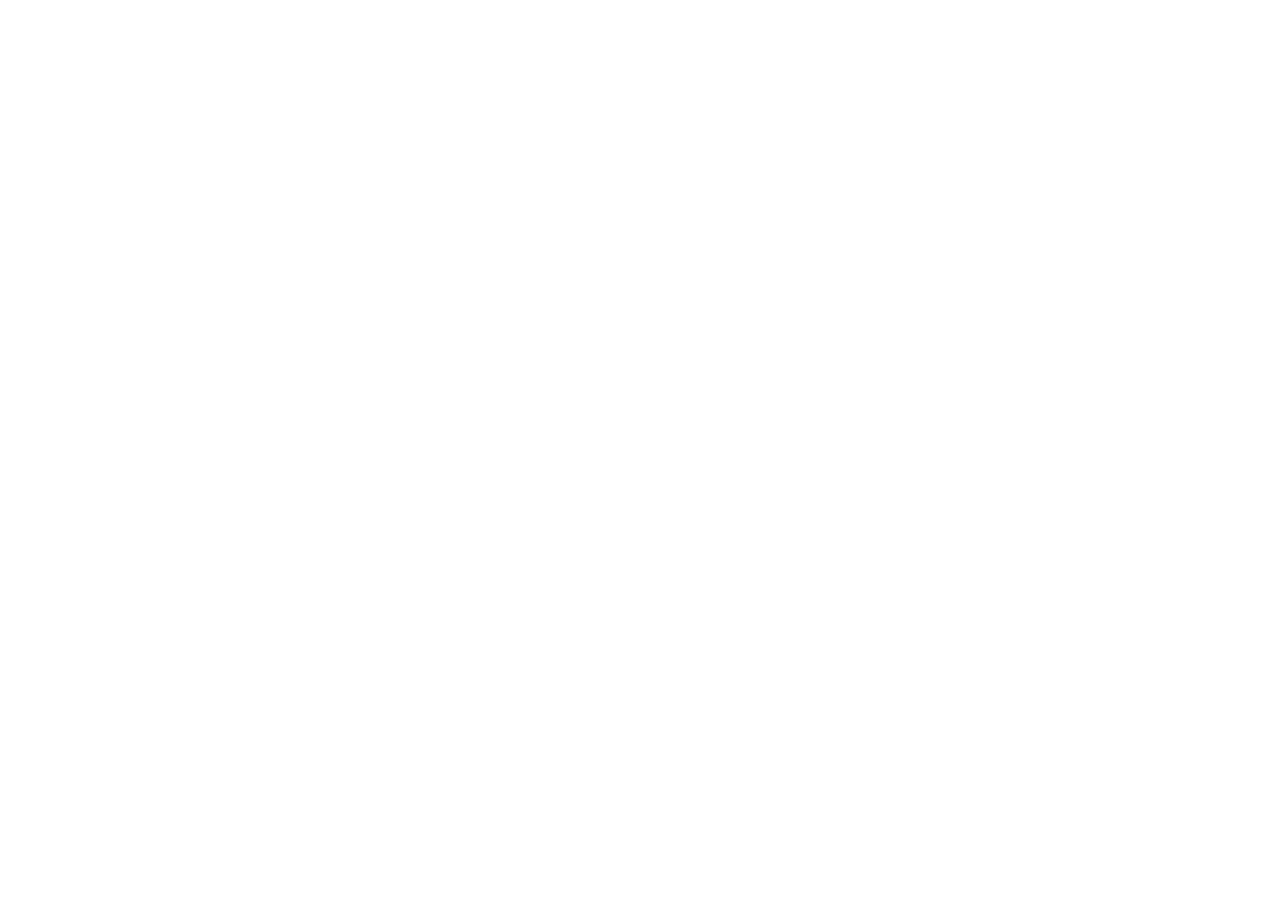
==== index.html @ d088ccb3 "base作成" ====
<!DOCTYPE html>
<html lang="ja">
<head>
    <meta charset="UTF-8">
    <meta http-equiv="X-UA-Compatible" content="IE=edge">
    <meta name="viewport" content="width=device-width, initial-scale=1.0">
    <title>Document</title>
</head>
<body>
    
</body>
</html>
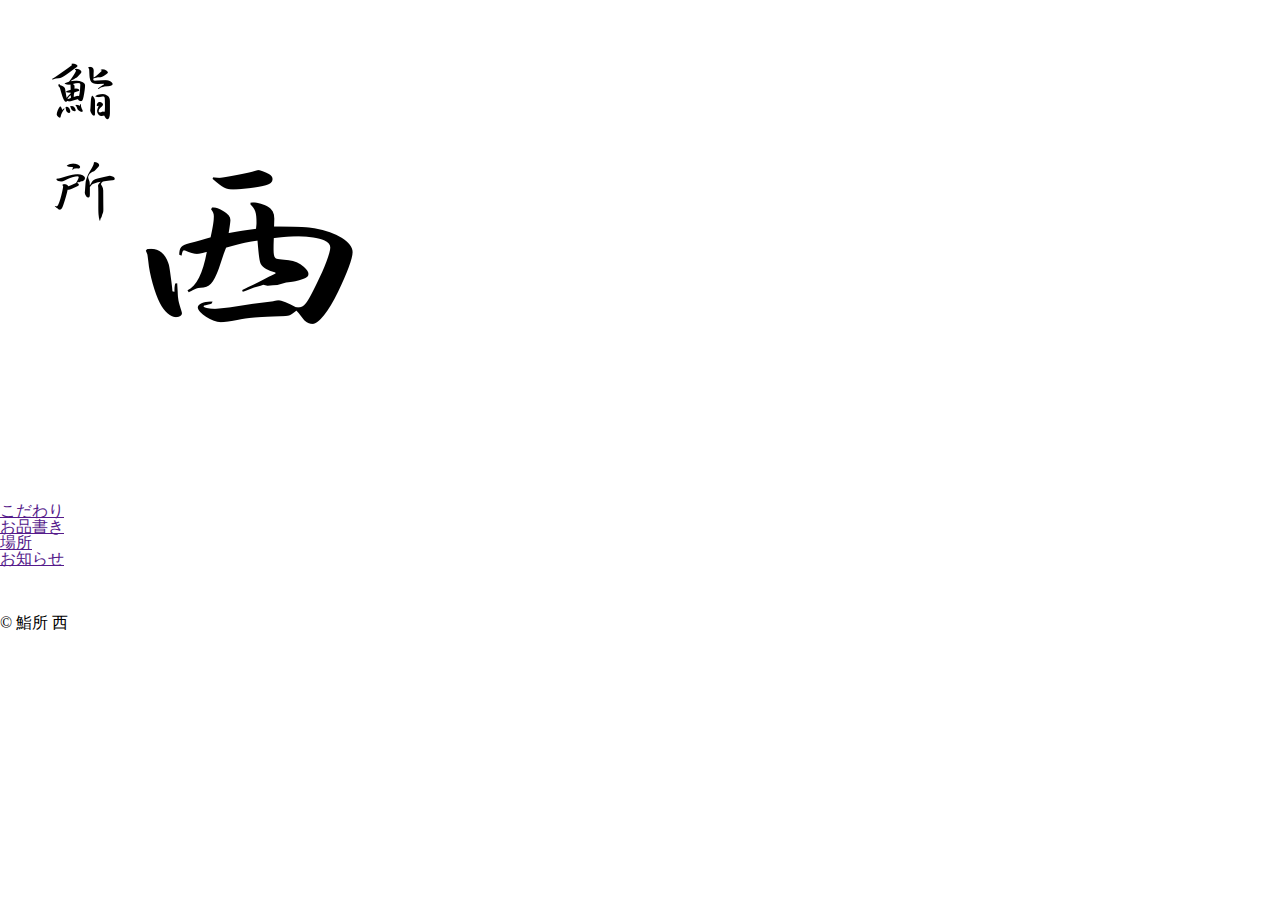
==== commit 3d25f1dd: "top 編集" ====
--- a/index.html
+++ b/index.html
@@ -4,9 +4,60 @@
     <meta charset="UTF-8">
     <meta http-equiv="X-UA-Compatible" content="IE=edge">
     <meta name="viewport" content="width=device-width, initial-scale=1.0">
-    <title>Document</title>
+    <title>鮨所 西 | トップ</title>
+    <link rel="stylesheet" href="./assets/css/reset.css">
 </head>
 <body>
-    
+    <header class="l-header">
+        <h1 class="c-heading__logo">
+            <a href="">
+                <img src="./assets/img/logo.png" alt="">
+            </a>
+        </h1>
+        <nav>
+            <ul class="c-nav">
+                <li><a href="">こだわり</a></li>
+                <li><a href="">お品書き</a></li>
+                <li><a href="">場所</a></li>
+                <li><a href="">お知らせ</a></li>
+            </ul>
+        </nav>
+        <div class="c-nav__btn">
+            <span></span>
+            <span></span>
+            <span></span>
+        </div>
+        <div class="c-wave"></div>
+    </header>
+    <main class="l-containar">
+        <div class="c-breadcrumb-wrap">
+            <ol class="c-breadcrumb">
+
+            </ol>
+        </div>
+        <div class="p-kv">
+            <div class="p-kv__item">
+                <picture>
+                    <source media="" srcset="">
+                    <img src="" alt="">
+                </picture>
+            </div>
+            <div class="p-kv__item">
+                <picture>
+                    <source media="" srcset="">
+                    <img src="" alt="">
+                </picture>
+            </div>
+            <div class="p-kv__item">
+                <picture>
+                    <source media="" srcset="">
+                    <img src="" alt="">
+                </picture>
+            </div>
+        </div>
+    </main>
+    <footer>
+        <p>&copy; 鮨所 西</p>
+    </footer>
 </body>
 </html>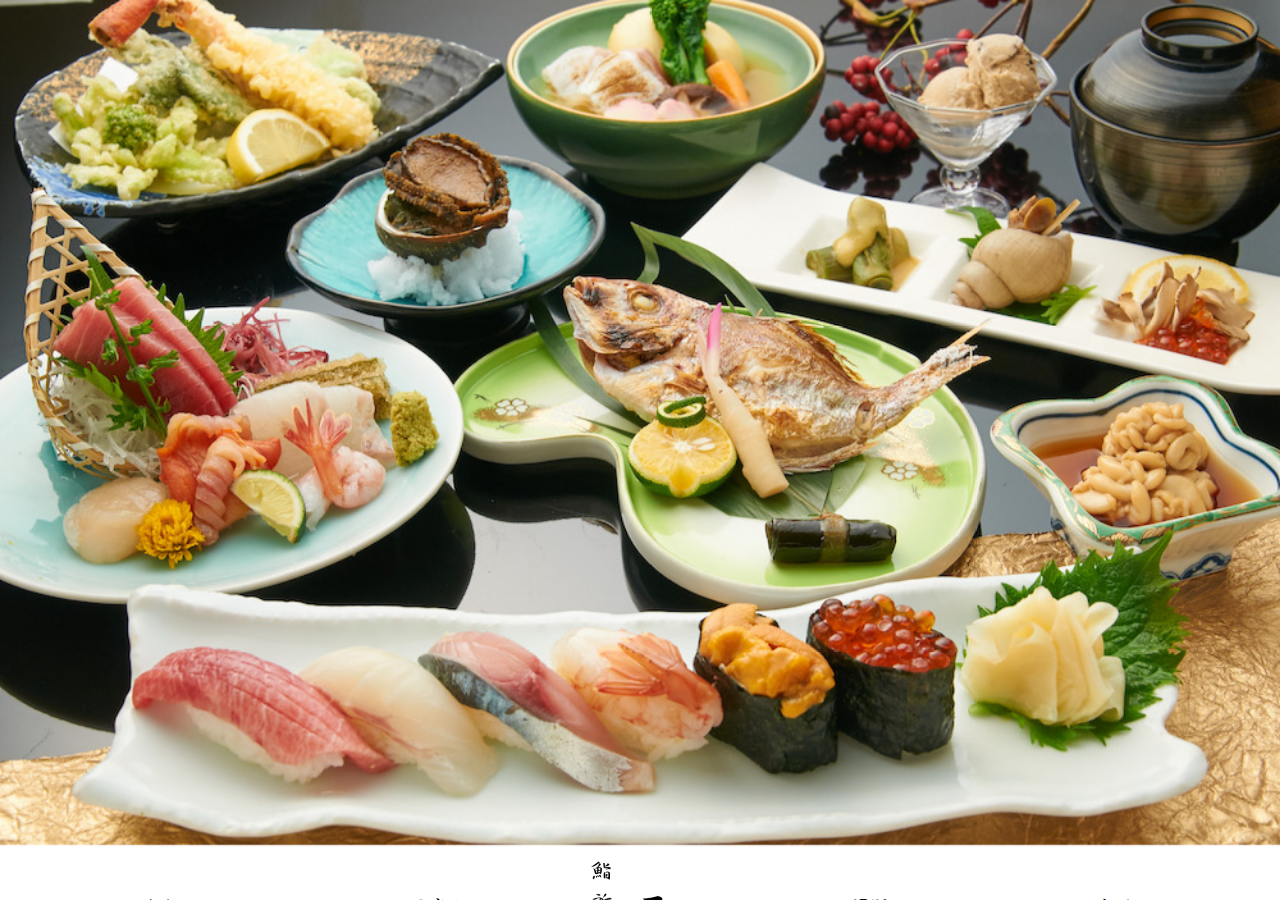
==== commit bd61b26c: "[update] 修正" ====
--- a/index.html
+++ b/index.html
@@ -1,63 +1,72 @@
 <!DOCTYPE html>
 <html lang="ja">
+
 <head>
     <meta charset="UTF-8">
     <meta http-equiv="X-UA-Compatible" content="IE=edge">
     <meta name="viewport" content="width=device-width, initial-scale=1.0">
     <title>鮨所 西 | トップ</title>
+    <link rel="preconnect" href="https://fonts.googleapis.com">
+    <link rel="preconnect" href="https://fonts.gstatic.com" crossorigin>
+    <link href="https://fonts.googleapis.com/css2?family=Yuji+Syuku&display=swap" rel="stylesheet">
     <link rel="stylesheet" href="./assets/css/reset.css">
+    <link rel="stylesheet" href="./assets/css/style.css">
 </head>
+
 <body>
+    <div class="p-kv js-kv">
+        <div class="p-kv__item">
+            <picture>
+                <source media="" srcset="">
+                <img src="./assets/img/kv01.jpg" alt="">
+            </picture>
+        </div>
+        <div class="p-kv__item">
+            <picture>
+                <source media="" srcset="">
+                <img src="./assets/img/kv02.jpg" alt="">
+            </picture>
+        </div>
+        <div class="p-kv__item">
+            <picture>
+                <source media="" srcset="">
+                <img src="https://placehold.jp/1000x660.png" alt="">
+            </picture>
+        </div>
+    </div>
     <header class="l-header">
-        <h1 class="c-heading__logo">
-            <a href="">
-                <img src="./assets/img/logo.png" alt="">
-            </a>
-        </h1>
-        <nav>
-            <ul class="c-nav">
-                <li><a href="">こだわり</a></li>
-                <li><a href="">お品書き</a></li>
-                <li><a href="">場所</a></li>
-                <li><a href="">お知らせ</a></li>
-            </ul>
-        </nav>
-        <div class="c-nav__btn">
-            <span></span>
-            <span></span>
-            <span></span>
+        <div class="l-header__inner">
+            <h1 class="c-heading__logo">
+                <a href="">
+                    <img src="./assets/img/logo.png" alt="鮨所 西">
+                </a>
+            </h1>
+            <nav>
+                <ul class="c-nav">
+                    <li><a href="">こだわり</a></li>
+                    <li><a href="">お品書き</a></li>
+                    <li><a href="">場所</a></li>
+                    <li><a href="">お知らせ</a></li>
+                </ul>
+            </nav>
+            <div class="c-nav__btn">
+                <span></span>
+                <span></span>
+                <span></span>
+            </div>
         </div>
-        <div class="c-wave"></div>
     </header>
     <main class="l-containar">
-        <div class="c-breadcrumb-wrap">
-            <ol class="c-breadcrumb">
-
-            </ol>
-        </div>
-        <div class="p-kv">
-            <div class="p-kv__item">
-                <picture>
-                    <source media="" srcset="">
-                    <img src="" alt="">
-                </picture>
-            </div>
-            <div class="p-kv__item">
-                <picture>
-                    <source media="" srcset="">
-                    <img src="" alt="">
-                </picture>
-            </div>
-            <div class="p-kv__item">
-                <picture>
-                    <source media="" srcset="">
-                    <img src="" alt="">
-                </picture>
-            </div>
-        </div>
+        
     </main>
     <footer>
         <p>&copy; 鮨所 西</p>
     </footer>
+
+    <script src="https://ajax.googleapis.com/ajax/libs/jquery/3.6.0/jquery.min.js"></script>
+    <script src="./assets/js/slick.js"></script>
+    <script src="./assets/js/script.js"></script>
+    <script src="./assets/js/wave.js"></script>
 </body>
+
 </html>--- a/assets/css/style.css
+++ b/assets/css/style.css
@@ -0,0 +1,644 @@
+@charset "UTF-8";
+body {
+  color: #121212;
+  font-size: 62.5%;
+}
+
+main {
+  display: block;
+}
+
+ul {
+  list-style: none;
+}
+
+a {
+  color: black;
+  text-decoration: none;
+}
+
+@media screen and (min-width: 981px) {
+  a:hover {
+    opacity: 0.7;
+  }
+}
+
+img {
+  width: 100%;
+  height: auto;
+  vertical-align: bottom;
+}
+
+/* Slider */
+.slick-slider {
+  position: relative;
+  display: block;
+  -webkit-box-sizing: border-box;
+          box-sizing: border-box;
+  -webkit-touch-callout: none;
+  -webkit-user-select: none;
+  -moz-user-select: none;
+  -ms-user-select: none;
+  user-select: none;
+  -ms-touch-action: pan-y;
+  touch-action: pan-y;
+  -webkit-tap-highlight-color: transparent;
+}
+
+.slick-list {
+  position: relative;
+  overflow: hidden;
+  display: block;
+  margin: 0;
+  padding: 0;
+}
+
+.slick-list:focus {
+  outline: none;
+}
+
+.slick-list.dragging {
+  cursor: pointer;
+  cursor: hand;
+}
+
+.slick-slider .slick-track,
+.slick-slider .slick-list {
+  -webkit-transform: translate3d(0, 0, 0);
+  transform: translate3d(0, 0, 0);
+}
+
+.slick-track {
+  position: relative;
+  left: 0;
+  top: 0;
+  display: block;
+  margin-left: auto;
+  margin-right: auto;
+}
+
+.slick-track:before, .slick-track:after {
+  content: "";
+  display: table;
+}
+
+.slick-track:after {
+  clear: both;
+}
+
+.slick-loading .slick-track {
+  visibility: hidden;
+}
+
+.slick-slide {
+  float: left;
+  height: 100%;
+  min-height: 1px;
+  display: none;
+}
+
+[dir="rtl"] .slick-slide {
+  float: right;
+}
+
+.slick-slide img {
+  display: block;
+}
+
+.slick-slide.slick-loading img {
+  display: none;
+}
+
+.slick-slide.dragging img {
+  pointer-events: none;
+}
+
+.slick-initialized .slick-slide {
+  display: block;
+}
+
+.slick-loading .slick-slide {
+  visibility: hidden;
+}
+
+.slick-vertical .slick-slide {
+  display: block;
+  height: auto;
+  border: 1px solid transparent;
+}
+
+.slick-arrow.slick-hidden {
+  display: none;
+}
+
+/* Slider */
+.slick-loading .slick-list {
+  background: #fff url("./ajax-loader.gif") center center no-repeat;
+}
+
+/* Icons */
+@font-face {
+  font-family: "slick";
+  src: url("./fonts/slick.eot");
+  src: url("./fonts/slick.eot?#iefix") format("embedded-opentype"), url("./fonts/slick.woff") format("woff"), url("./fonts/slick.ttf") format("truetype"), url("./fonts/slick.svg#slick") format("svg");
+  font-weight: normal;
+  font-style: normal;
+}
+
+/* Arrows */
+.slick-prev,
+.slick-next {
+  position: absolute;
+  display: block;
+  height: 20px;
+  width: 20px;
+  line-height: 0px;
+  font-size: 0px;
+  cursor: pointer;
+  background: transparent;
+  color: transparent;
+  top: 50%;
+  -webkit-transform: translate(0, -50%);
+  transform: translate(0, -50%);
+  padding: 0;
+  border: none;
+  outline: none;
+}
+
+.slick-prev:hover, .slick-prev:focus,
+.slick-next:hover,
+.slick-next:focus {
+  outline: none;
+  background: transparent;
+  color: transparent;
+}
+
+.slick-prev:hover:before, .slick-prev:focus:before,
+.slick-next:hover:before,
+.slick-next:focus:before {
+  opacity: 1;
+}
+
+.slick-prev.slick-disabled:before,
+.slick-next.slick-disabled:before {
+  opacity: 0.25;
+}
+
+.slick-prev:before,
+.slick-next:before {
+  font-family: "slick";
+  font-size: 20px;
+  line-height: 1;
+  color: white;
+  opacity: 0.75;
+  -webkit-font-smoothing: antialiased;
+  -moz-osx-font-smoothing: grayscale;
+}
+
+.slick-prev {
+  left: -25px;
+}
+
+[dir="rtl"] .slick-prev {
+  left: auto;
+  right: -25px;
+}
+
+.slick-prev:before {
+  content: "←";
+}
+
+[dir="rtl"] .slick-prev:before {
+  content: "→";
+}
+
+.slick-next {
+  right: -25px;
+}
+
+[dir="rtl"] .slick-next {
+  left: -25px;
+  right: auto;
+}
+
+.slick-next:before {
+  content: "→";
+}
+
+[dir="rtl"] .slick-next:before {
+  content: "←";
+}
+
+/* Dots */
+.slick-dotted.slick-slider {
+  margin-bottom: 30px;
+}
+
+.slick-dots {
+  position: absolute;
+  bottom: -25px;
+  list-style: none;
+  display: block;
+  text-align: center;
+  padding: 0;
+  margin: 0;
+  width: 100%;
+}
+
+.slick-dots li {
+  position: relative;
+  display: inline-block;
+  height: 20px;
+  width: 20px;
+  margin: 0 5px;
+  padding: 0;
+  cursor: pointer;
+}
+
+.slick-dots li button {
+  border: 0;
+  background: transparent;
+  display: block;
+  height: 20px;
+  width: 20px;
+  outline: none;
+  line-height: 0px;
+  font-size: 0px;
+  color: transparent;
+  padding: 5px;
+  cursor: pointer;
+}
+
+.slick-dots li button:hover, .slick-dots li button:focus {
+  outline: none;
+}
+
+.slick-dots li button:hover:before, .slick-dots li button:focus:before {
+  opacity: 1;
+}
+
+.slick-dots li button:before {
+  position: absolute;
+  top: 0;
+  left: 0;
+  content: "•";
+  width: 20px;
+  height: 20px;
+  font-family: "slick";
+  font-size: 6px;
+  line-height: 20px;
+  text-align: center;
+  color: black;
+  opacity: 0.25;
+  -webkit-font-smoothing: antialiased;
+  -moz-osx-font-smoothing: grayscale;
+}
+
+.slick-dots li.slick-active button:before {
+  color: black;
+  opacity: 0.75;
+}
+
+.l-content--01 {
+  max-width: 1240px;
+  width: 100%;
+  padding: 0 20px;
+  margin: 0 auto;
+  -webkit-box-sizing: border-box;
+          box-sizing: border-box;
+}
+
+.l-header {
+  width: 100%;
+  position: fixed;
+  z-index: 1;
+  background-color: white;
+  border-bottom: 1px solid black;
+  -webkit-box-sizing: border-box;
+          box-sizing: border-box;
+}
+
+.l-header__inner {
+  position: relative;
+}
+
+.l-footer {
+  background-color: black;
+}
+
+.l-footer p {
+  color: white;
+  text-align: center;
+  padding: 10px 0;
+}
+
+.l-grid {
+  display: -webkit-box;
+  display: -ms-flexbox;
+  display: flex;
+  -ms-flex-wrap: wrap;
+      flex-wrap: wrap;
+  -webkit-box-pack: justify;
+      -ms-flex-pack: justify;
+          justify-content: space-between;
+}
+
+.c-nav {
+  height: 120px;
+  display: -webkit-box;
+  display: -ms-flexbox;
+  display: flex;
+  -webkit-box-pack: center;
+      -ms-flex-pack: center;
+          justify-content: center;
+  -webkit-box-align: center;
+      -ms-flex-align: center;
+          align-items: center;
+}
+
+.c-nav li a {
+  font-size: 1.2rem;
+  font-family: "Yuji Syuku", serif;
+}
+
+.c-nav li:nth-of-type(n +2) {
+  padding-left: 15%;
+}
+
+.c-nav li:nth-of-type(3) {
+  padding-left: 30%;
+}
+
+.js-open .c-nav {
+  opacity: 1;
+  left: 0;
+}
+
+@media screen and (max-width: 659px) {
+  .c-nav__btn {
+    display: block;
+    position: fixed;
+    top: 25px;
+    right: 45px;
+    width: 30px;
+    height: 30px;
+    cursor: pointer;
+    z-index: 20;
+  }
+  .c-nav__btn span {
+    display: block;
+    position: absolute;
+    top: 4px;
+    width: 30px;
+    height: 2px;
+    background-color: black;
+    -webkit-transition: all .5s;
+    transition: all .5s;
+  }
+  .c-nav__btn span:nth-of-type(2) {
+    position: absolute;
+    top: 14px;
+    width: 30px;
+    height: 2px;
+    background-color: black;
+  }
+  .c-nav__btn span:nth-of-type(3) {
+    position: absolute;
+    top: 24px;
+    width: 30px;
+    height: 2px;
+    background-color: black;
+  }
+}
+
+.js-open .c-nav__btn span {
+  top: 15px;
+  -webkit-transform: rotateZ(315deg);
+          transform: rotateZ(315deg);
+}
+
+.js-open .c-nav__btn span:nth-of-type(2) {
+  display: none;
+}
+
+.js-open .c-nav__btn span:nth-of-type(3) {
+  top: 15px;
+  -webkit-transform: rotateZ(-315deg);
+          transform: rotateZ(-315deg);
+}
+
+.js-open .c-nav__mask {
+  display: block;
+  position: fixed;
+  top: 0;
+  left: 0;
+  width: 100%;
+  height: 100%;
+  background: #000;
+  opacity: .8;
+  z-index: 10;
+  cursor: pointer;
+  -webkit-transition: all .5s;
+  transition: all .5s;
+}
+
+.c-nav__items {
+  margin-bottom: 60px;
+}
+
+.c-nav__items li {
+  padding: 20px 0;
+  border-top: 1px solid white;
+  border-bottom: 1px solid white;
+}
+
+.c-nav__items li a {
+  color: white;
+}
+
+.c-nav__sns li:nth-of-type(n + 2) {
+  padding-top: 10px;
+}
+
+.c-nav__sns a {
+  color: white;
+}
+
+.c-heading__logo {
+  position: absolute;
+  top: 50%;
+  left: 50%;
+  -webkit-transform: translateY(-50%) translateX(-50%);
+          transform: translateY(-50%) translateX(-50%);
+  width: 100px;
+}
+
+.c-heading__logo a {
+  display: block;
+}
+
+.c-secondly-heading {
+  font-size: 2.25rem;
+  font-weight: bold;
+  text-align: center;
+}
+
+.c-video video {
+  width: 100%;
+  vertical-align: bottom;
+}
+
+.c-button input {
+  width: 200px;
+  color: white;
+  background-color: black;
+  border: 1px solid white;
+  padding: 12px 0;
+}
+
+@media screen and (min-width: 981px) {
+  .c-button input:hover {
+    color: black;
+    background-color: white;
+  }
+}
+
+@media screen and (max-width: 659px) {
+  .c-button input {
+    width: 100%;
+  }
+}
+
+#wrapper p {
+  padding: 300px 0;
+  text-align: center;
+}
+
+/*========= waveを描画するエリア設定 ===============*/
+.wave {
+  position: relative;
+  height: 100px;
+}
+
+.wave canvas {
+  position: absolute;
+  width: 100%;
+  left: 0;
+  bottom: 0;
+}
+
+.p-card--01 {
+  width: calc((100% - 60px) / 3);
+  -webkit-box-shadow: 0 0 8px 4px #ccc;
+          box-shadow: 0 0 8px 4px #ccc;
+}
+
+@media screen and (min-width: 981px) {
+  .p-card--01:not(:nth-of-type(3n)) {
+    margin-right: 30px;
+  }
+  .p-card--01:nth-of-type(n + 4) {
+    margin-top: 30px;
+  }
+}
+
+@media screen and (min-width: 660px) and (max-width: 980px) {
+  .p-card--01 {
+    width: calc((100% - 30px) / 2);
+  }
+  .p-card--01:nth-of-type(even) {
+    margin-left: 30px;
+  }
+  .p-card--01:nth-of-type(n + 3) {
+    margin-top: 30px;
+  }
+}
+
+@media screen and (max-width: 659px) {
+  .p-card--01 {
+    width: 100%;
+  }
+  .p-card--01:nth-of-type(n + 2) {
+    margin-top: 30px;
+  }
+}
+
+.p-card--01 .p-card__texts {
+  padding: 30px;
+}
+
+.p-card--01 .p-card__tag {
+  font-size: 0.75rem;
+  margin-bottom: 20px;
+}
+
+.p-card--01 .p-card__text {
+  font-weight: bold;
+  margin-bottom: 20px;
+}
+
+.p-card--01 .p-card__price {
+  font-size: 0.75rem;
+  text-align: right;
+}
+
+.p-box--01 {
+  display: -webkit-box;
+  display: -ms-flexbox;
+  display: flex;
+  -ms-flex-wrap: wrap;
+      flex-wrap: wrap;
+  -webkit-box-pack: justify;
+      -ms-flex-pack: justify;
+          justify-content: space-between;
+}
+
+.p-box--01 .p-box__text-area {
+  width: 45%;
+}
+
+@media screen and (max-width: 659px) {
+  .p-box--01 .p-box__text-area {
+    width: 100%;
+    margin-bottom: 30px;
+  }
+}
+
+.p-box--01 .p-box__input-area {
+  width: 45%;
+}
+
+@media screen and (max-width: 659px) {
+  .p-box--01 .p-box__input-area {
+    width: 100%;
+  }
+}
+
+.p-box--01 p:nth-of-type(n + 2) {
+  margin-top: 20px;
+}
+
+.p-form dt {
+  color: white;
+}
+
+.p-form dd {
+  margin-bottom: 20px;
+}
+
+.p-form dd input {
+  width: 100%;
+  -webkit-box-sizing: border-box;
+          box-sizing: border-box;
+  background-color: white;
+  padding: 20px;
+}
+
+.u-bg {
+  background-color: black;
+}
+
+.u-text-accent--01 {
+  color: white;
+}
+/*# sourceMappingURL=style.css.map */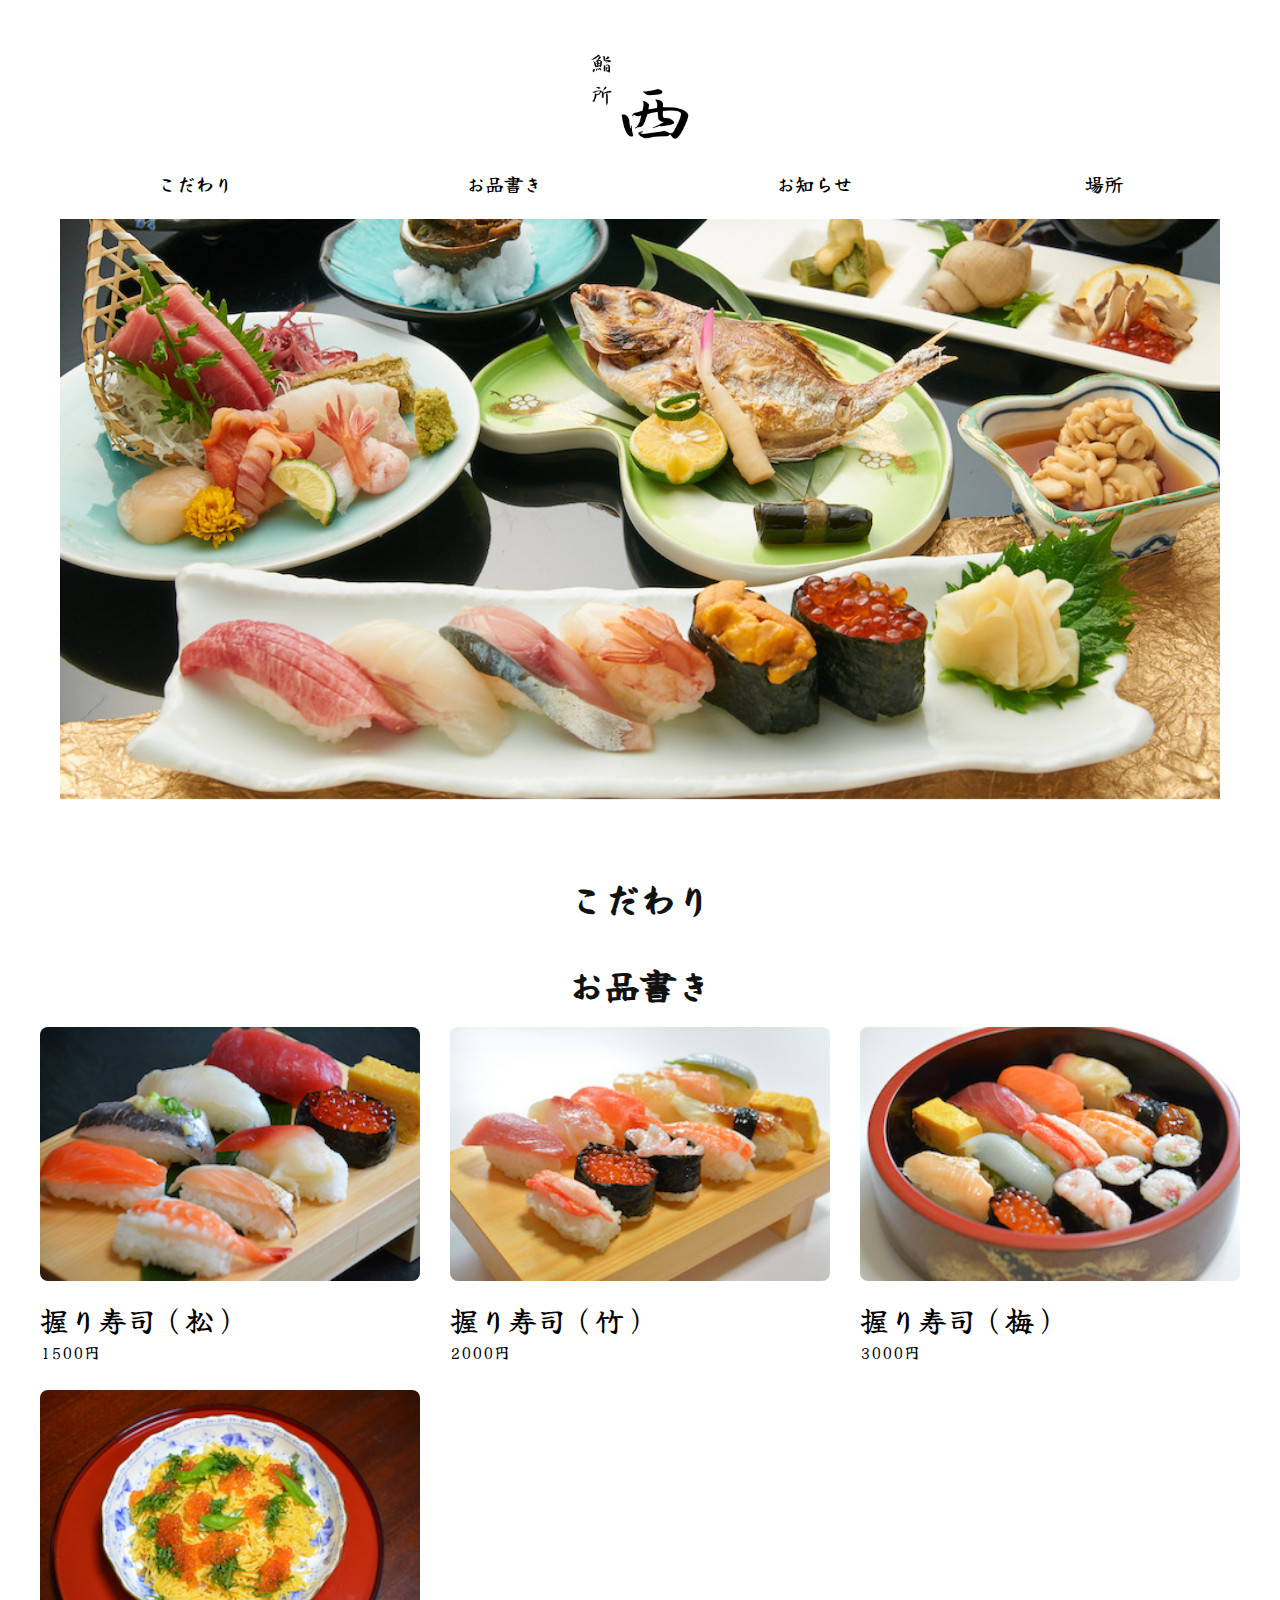
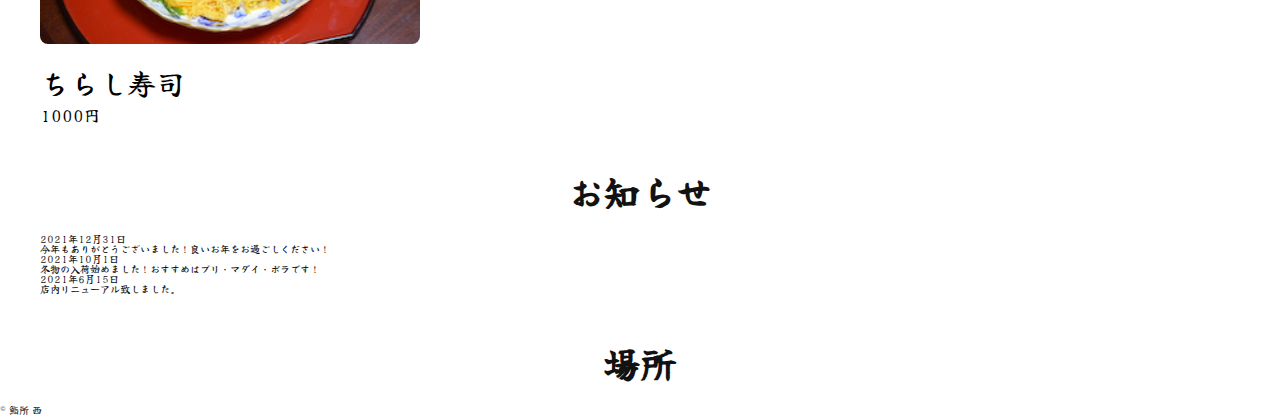
==== commit 0ac51ad1: "[update] html 修正" ====
--- a/index.html
+++ b/index.html
@@ -5,7 +5,7 @@
     <meta charset="UTF-8">
     <meta http-equiv="X-UA-Compatible" content="IE=edge">
     <meta name="viewport" content="width=device-width, initial-scale=1.0">
-    <title>鮨所 西 | トップ</title>
+    <title>鮨所 西</title>
     <link rel="preconnect" href="https://fonts.googleapis.com">
     <link rel="preconnect" href="https://fonts.gstatic.com" crossorigin>
     <link href="https://fonts.googleapis.com/css2?family=Yuji+Syuku&display=swap" rel="stylesheet">
@@ -14,39 +14,19 @@
 </head>
 
 <body>
-    <div class="p-kv js-kv">
-        <div class="p-kv__item">
-            <picture>
-                <source media="" srcset="">
-                <img src="./assets/img/kv01.jpg" alt="">
-            </picture>
-        </div>
-        <div class="p-kv__item">
-            <picture>
-                <source media="" srcset="">
-                <img src="./assets/img/kv02.jpg" alt="">
-            </picture>
-        </div>
-        <div class="p-kv__item">
-            <picture>
-                <source media="" srcset="">
-                <img src="https://placehold.jp/1000x660.png" alt="">
-            </picture>
-        </div>
-    </div>
     <header class="l-header">
         <div class="l-header__inner">
             <h1 class="c-heading__logo">
-                <a href="">
+                <a href="#">
                     <img src="./assets/img/logo.png" alt="鮨所 西">
                 </a>
             </h1>
             <nav>
                 <ul class="c-nav">
-                    <li><a href="">こだわり</a></li>
-                    <li><a href="">お品書き</a></li>
-                    <li><a href="">場所</a></li>
-                    <li><a href="">お知らせ</a></li>
+                    <li><a href="#commitment">こだわり</a></li>
+                    <li><a href="#menu">お品書き</a></li>
+                    <li><a href="#news">お知らせ</a></li>
+                    <li><a href="#place">場所</a></li>
                 </ul>
             </nav>
             <div class="c-nav__btn">
@@ -56,8 +36,112 @@
             </div>
         </div>
     </header>
-    <main class="l-containar">
+    
+    <main>
+        <div class="p-kv__wrap">
+            <div class="p-kv js-kv">
+                <div class="p-kv__item">
+                    <picture>
+                        <source media="" srcset="">
+                        <img src="./assets/img/kv01.jpg" alt="">
+                    </picture>
+                </div>
+                <div class="p-kv__item">
+                    <picture>
+                        <source media="" srcset="">
+                        <img src="./assets/img/kv02.jpg" alt="">
+                    </picture>
+                </div>
+                <div class="p-kv__item">
+                    <picture>
+                        <source media="" srcset="">
+                        <img src="./assets/img/kv03.jpg" alt="">
+                    </picture>
+                </div>
+            </div>
+        </div>
         
+        <div class="c-sns-group__warp">
+            <ul class="c-sns-group">
+                <li class="c-sns-group"><img src="" alt=""></li>
+                <li class="c-sns-group"><img src="" alt=""></li>
+                <li class="c-sns-group"><img src="" alt=""></li>
+            </ul>
+        </div>
+
+        <section class="l-content" id="commitment">
+            <h2 class="c-secondly-heading">こだわり</h2>
+            <div class="l-content__inner"></div>
+        </section>
+
+        <section class="l-content" id="menu">
+            <h2 class="c-secondly-heading">お品書き</h2>
+            <div class="l-content__inner">
+                <ul class="p-menu">
+                    <li class="p-menu__item">
+                        <a href="#">
+                            <div class="p-menu__img">
+                                <img src="./assets/img/menu_img01.jpg" alt="握り寿司（松）">
+                            </div>
+                            <section class="p-menu__text-area">
+                                <h3 class="p-menu__heading">握り寿司（松）</h3>
+                                <p class="p-menu__text">1500円</p>
+                            </section>
+                        </a>
+                    </li>
+                    <li class="p-menu__item">
+                        <a href="#">
+                            <div class="p-menu__img">
+                                <img src="./assets/img/menu_img02.jpg" alt="握り寿司（竹）">
+                            </div>
+                            <section class="p-menu__text-area">
+                                <h3 class="p-menu__heading">握り寿司（竹）</h3>
+                                <p class="p-menu__text">2000円</p>
+                            </section>
+                        </a>
+                    </li>
+                    <li class="p-menu__item">
+                        <a href="#">
+                            <div class="p-menu__img">
+                                <img src="./assets/img/menu_img03.jpg" alt="握り寿司（梅）">
+                            </div>
+                            <section class="p-menu__text-area">
+                                <h3 class="p-menu__heading">握り寿司（梅）</h3>
+                                <p class="p-menu__text">3000円</p>
+                            </section>
+                        </a>
+                    </li>
+                    <li class="p-menu__item">
+                        <a href="#">
+                            <div class="p-menu__img">
+                                <img src="./assets/img/menu_img04.jpg" alt="ちらし寿司">
+                            </div>
+                            <section class="p-menu__text-area">
+                                <h3 class="p-menu__heading">ちらし寿司</h3>
+                                <p class="p-menu__text">1000円</p>
+                            </section>
+                        </a>
+                    </li>
+                </ul>
+            </div>
+        </section>
+
+        <section class="l-content" id="news">
+            <h2 class="c-secondly-heading">お知らせ</h2>
+            <div class="l-content__inner">
+                <dl class="c-news">
+                    <dt>2021年12月31日</dt><dd>今年もありがとうございました！良いお年をお過ごしください！</dd>
+                    <dt>2021年10月1日</dt><dd>冬物の入荷始めました！おすすめはブリ・マダイ・ボラです！</dd>
+                    <dt>2021年6月15日</dt><dd>店内リニューアル致しました。</dd>
+                </dl>
+            </div>
+        </section>
+
+        <section class="l-content" id="place">
+            <h2 class="c-secondly-heading">場所</h2>
+            <div class="l-content__inner"></div>
+        </section>
+
     </main>
     <footer>
         <p>&copy; 鮨所 西</p>
--- a/assets/css/style.css
+++ b/assets/css/style.css
@@ -1,6 +1,7 @@
 @charset "UTF-8";
 body {
   color: #121212;
+  font-family: "Yuji Syuku", serif;
   font-size: 62.5%;
 }
 
@@ -299,27 +300,26 @@
   opacity: 0.75;
 }
 
-.l-content--01 {
+.l-content {
   max-width: 1240px;
   width: 100%;
+  margin: 50px auto 0;
   padding: 0 20px;
-  margin: 0 auto;
   -webkit-box-sizing: border-box;
           box-sizing: border-box;
 }
 
+.l-content__inner {
+  margin-top: 25px;
+}
+
 .l-header {
   width: 100%;
-  position: fixed;
-  z-index: 1;
-  background-color: white;
-  border-bottom: 1px solid black;
+  max-width: 1240px;
+  margin: 0 auto;
+  padding: 0 20px;
   -webkit-box-sizing: border-box;
           box-sizing: border-box;
-}
-
-.l-header__inner {
-  position: relative;
 }
 
 .l-footer {
@@ -338,35 +338,22 @@
   display: flex;
   -ms-flex-wrap: wrap;
       flex-wrap: wrap;
-  -webkit-box-pack: justify;
-      -ms-flex-pack: justify;
-          justify-content: space-between;
 }
 
 .c-nav {
-  height: 120px;
   display: -webkit-box;
   display: -ms-flexbox;
   display: flex;
-  -webkit-box-pack: center;
-      -ms-flex-pack: center;
-          justify-content: center;
+  -ms-flex-pack: distribute;
+      justify-content: space-around;
   -webkit-box-align: center;
       -ms-flex-align: center;
           align-items: center;
+  margin: 25px 0;
 }
 
 .c-nav li a {
   font-size: 1.2rem;
-  font-family: "Yuji Syuku", serif;
-}
-
-.c-nav li:nth-of-type(n +2) {
-  padding-left: 15%;
-}
-
-.c-nav li:nth-of-type(3) {
-  padding-left: 30%;
 }
 
 .js-open .c-nav {
@@ -465,12 +452,8 @@
 }
 
 .c-heading__logo {
-  position: absolute;
-  top: 50%;
-  left: 50%;
-  -webkit-transform: translateY(-50%) translateX(-50%);
-          transform: translateY(-50%) translateX(-50%);
   width: 100px;
+  margin: 50px auto 0;
 }
 
 .c-heading__logo a {
@@ -507,24 +490,6 @@
   .c-button input {
     width: 100%;
   }
-}
-
-#wrapper p {
-  padding: 300px 0;
-  text-align: center;
-}
-
-/*========= waveを描画するエリア設定 ===============*/
-.wave {
-  position: relative;
-  height: 100px;
-}
-
-.wave canvas {
-  position: absolute;
-  width: 100%;
-  left: 0;
-  bottom: 0;
 }
 
 .p-card--01 {
@@ -634,6 +599,57 @@
   padding: 20px;
 }
 
+.p-kv__wrap {
+  max-width: 1200px;
+  width: 100%;
+  padding: 0 20px;
+  margin: 0 auto;
+  -webkit-box-sizing: border-box;
+          box-sizing: border-box;
+}
+
+.p-menu {
+  display: -webkit-box;
+  display: -ms-flexbox;
+  display: flex;
+  -ms-flex-wrap: wrap;
+      flex-wrap: wrap;
+}
+
+.p-menu__item {
+  width: calc((100% - 60px) / 3);
+}
+
+.p-menu__item a {
+  display: block;
+}
+
+.p-menu__item:not(:nth-of-type(3n)) {
+  margin-right: 30px;
+}
+
+.p-menu__item:nth-of-type(n + 4) {
+  margin-top: 30px;
+}
+
+.p-menu__img {
+  overflow: hidden;
+  border-radius: 8px;
+}
+
+.p-menu__text-area {
+  margin-top: 25px;
+}
+
+.p-menu__heading {
+  font-size: 1.8rem;
+}
+
+.p-menu__text {
+  font-size: 1rem;
+  margin-top: 10px;
+}
+
 .u-bg {
   background-color: black;
 }
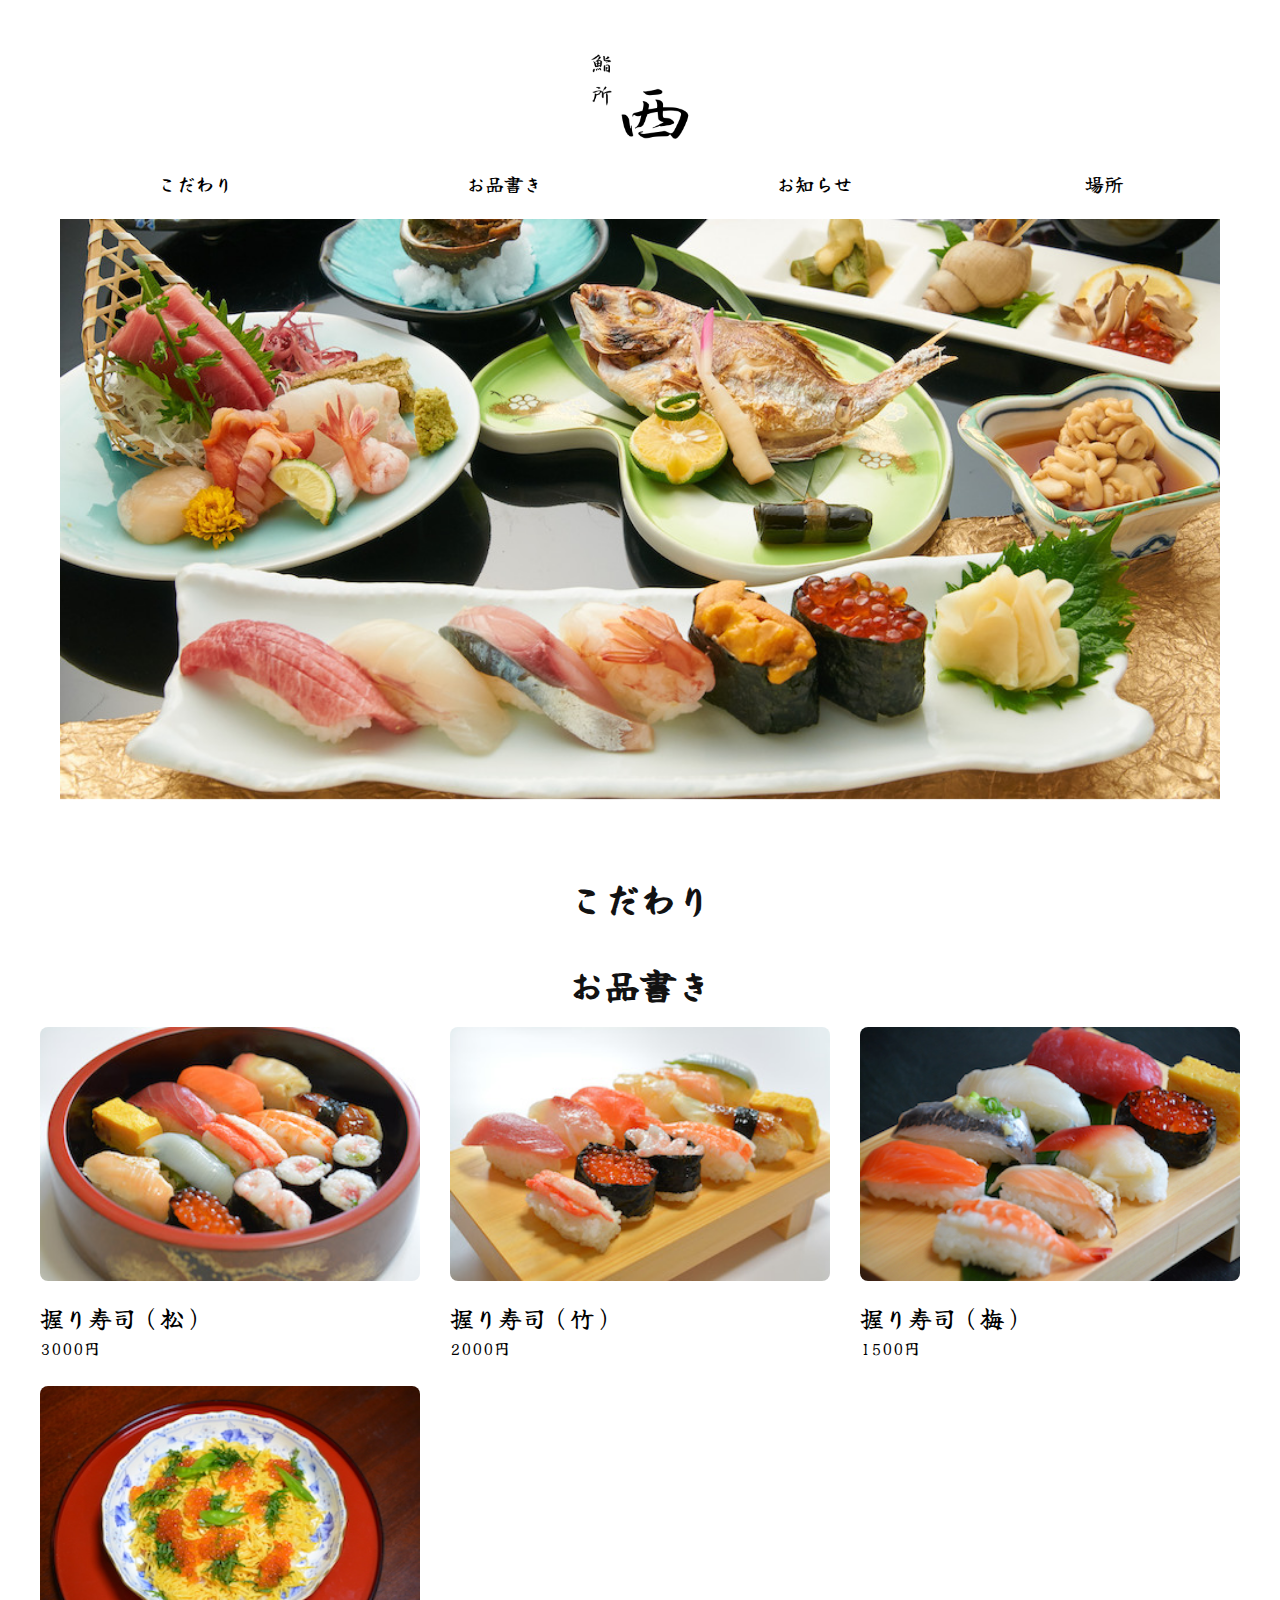
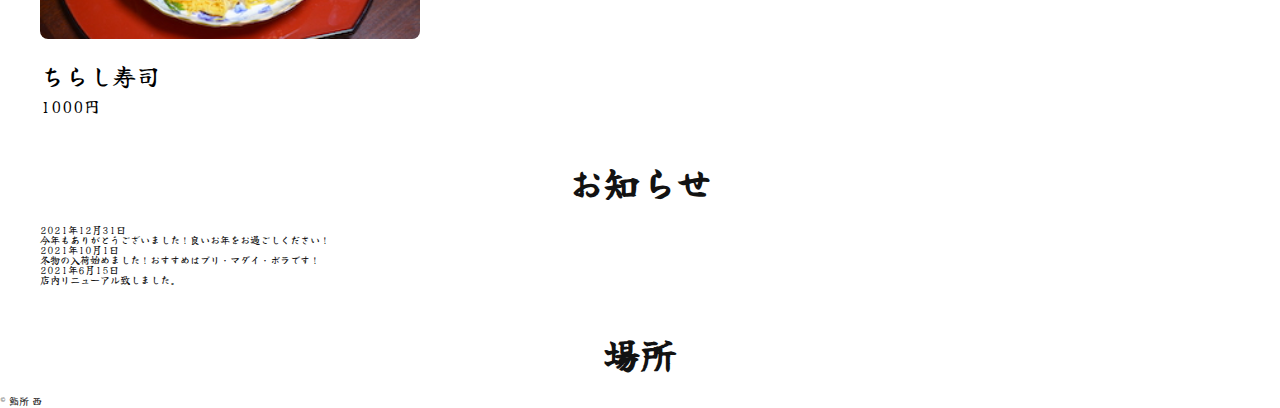
==== commit d69a8504: "[update] menu修正" ====
--- a/index.html
+++ b/index.html
@@ -85,7 +85,7 @@
                             </div>
                             <section class="p-menu__text-area">
                                 <h3 class="p-menu__heading">握り寿司（松）</h3>
-                                <p class="p-menu__text">1500円</p>
+                                <p class="p-menu__text">3000円</p>
                             </section>
                         </a>
                     </li>
@@ -107,7 +107,7 @@
                             </div>
                             <section class="p-menu__text-area">
                                 <h3 class="p-menu__heading">握り寿司（梅）</h3>
-                                <p class="p-menu__text">3000円</p>
+                                <p class="p-menu__text">1500円</p>
                             </section>
                         </a>
                     </li>
--- a/assets/css/style.css
+++ b/assets/css/style.css
@@ -642,7 +642,7 @@
 }
 
 .p-menu__heading {
-  font-size: 1.8rem;
+  font-size: 1.5rem;
 }
 
 .p-menu__text {
@@ -650,11 +650,19 @@
   margin-top: 10px;
 }
 
-.u-bg {
-  background-color: black;
-}
-
 .u-text-accent--01 {
   color: white;
 }
+
+.u-text--left {
+  text-align: left;
+}
+
+.u-text--center {
+  text-align: center;
+}
+
+.u-text--right {
+  text-align: right;
+}
 /*# sourceMappingURL=style.css.map */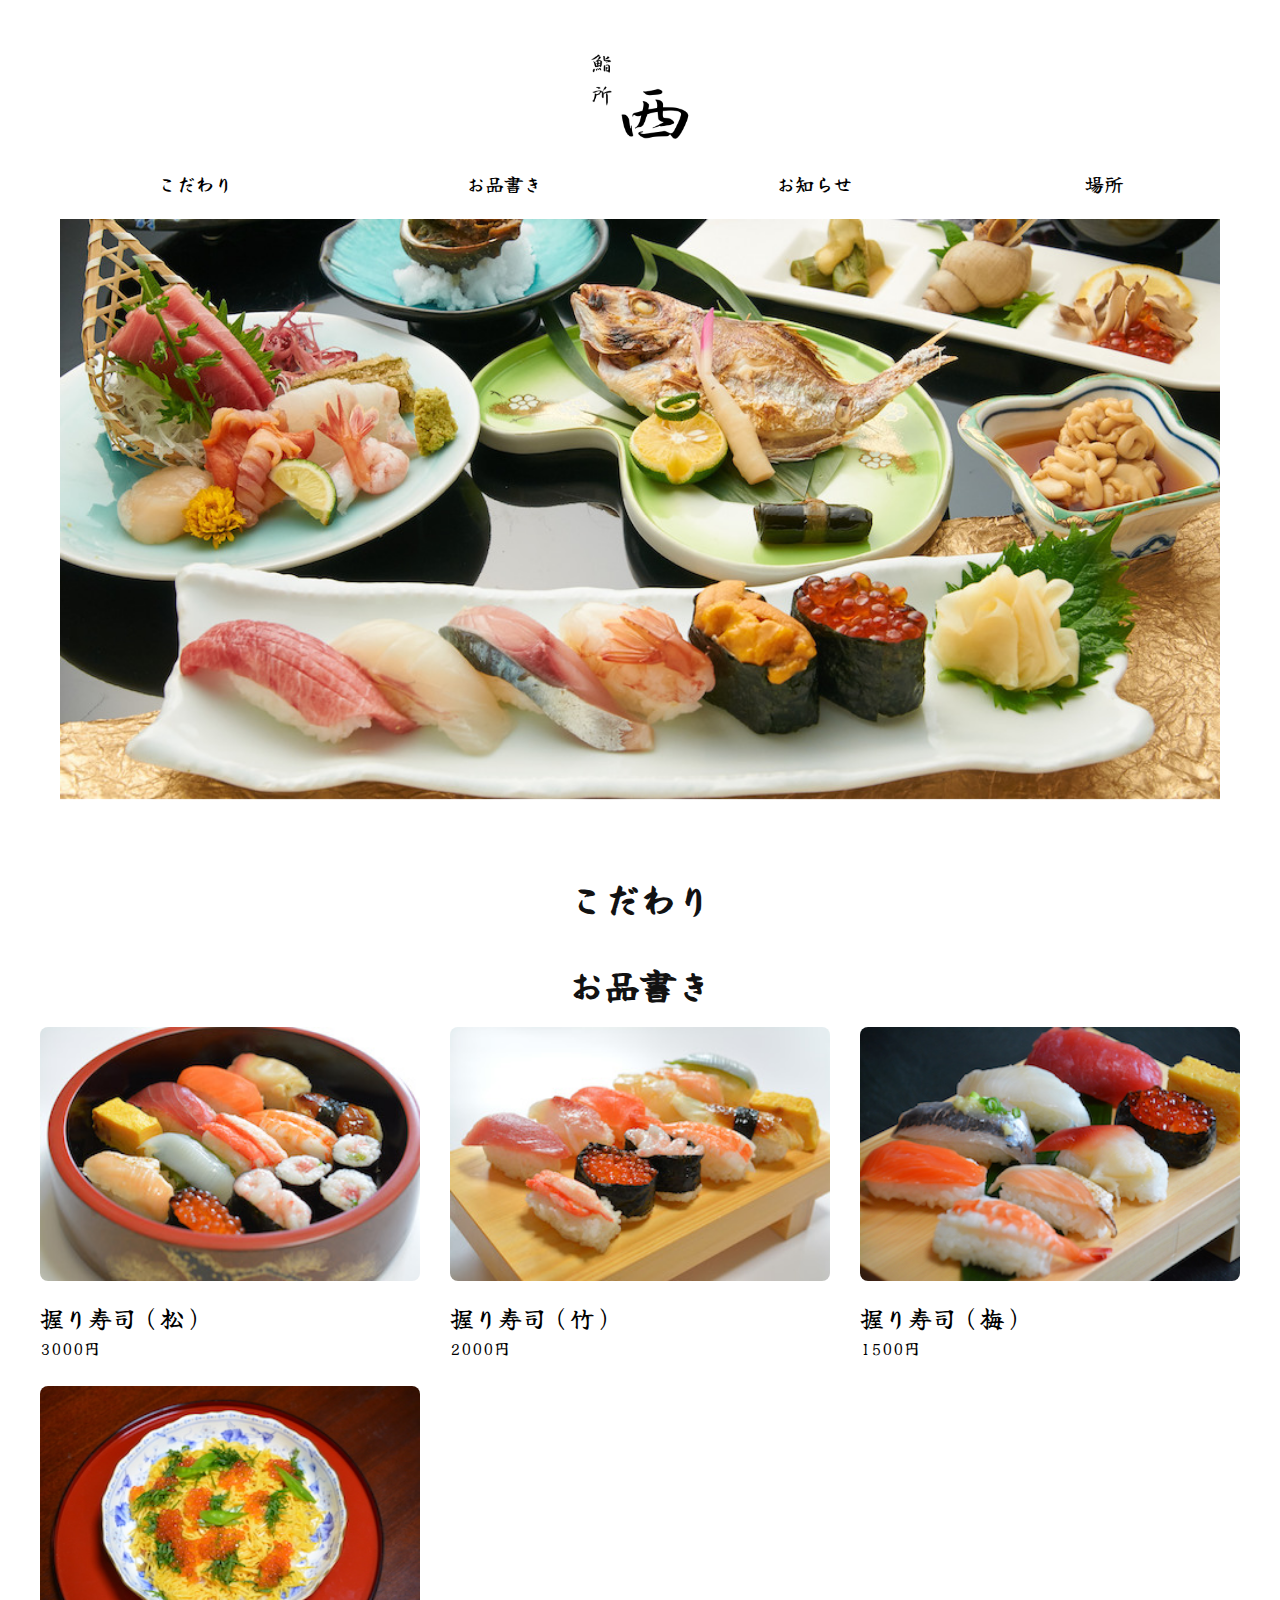
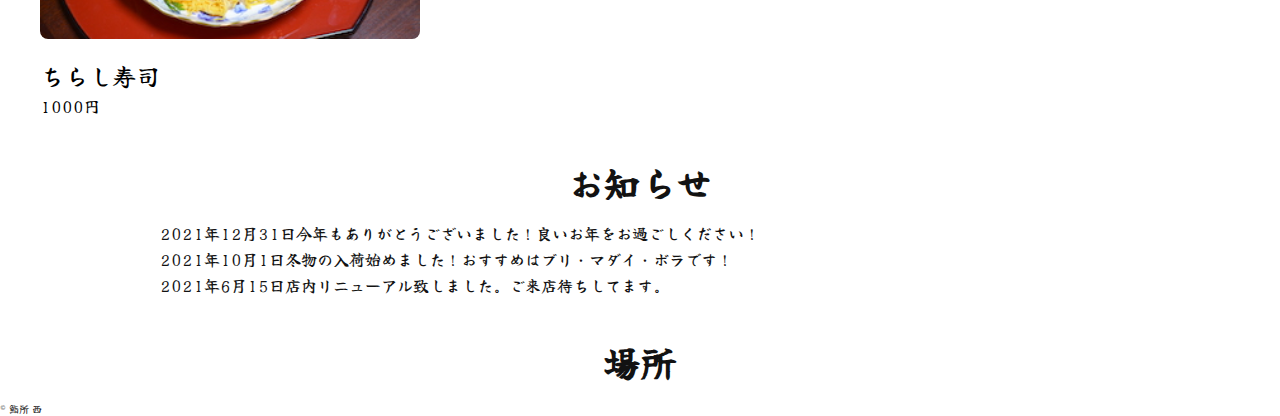
==== commit 95998481: "[update] new.scss" ====
--- a/index.html
+++ b/index.html
@@ -129,11 +129,21 @@
         <section class="l-content" id="news">
             <h2 class="c-secondly-heading">お知らせ</h2>
             <div class="l-content__inner">
-                <dl class="c-news">
-                    <dt>2021年12月31日</dt><dd>今年もありがとうございました！良いお年をお過ごしください！</dd>
-                    <dt>2021年10月1日</dt><dd>冬物の入荷始めました！おすすめはブリ・マダイ・ボラです！</dd>
-                    <dt>2021年6月15日</dt><dd>店内リニューアル致しました。</dd>
-                </dl>
+                <article class="c-news__wrap">
+                    <dl class="c-news">
+                        <dt>2021年12月31日</dt><dd>今年もありがとうございました！良いお年をお過ごしください！</dd>
+                    </dl>
+                </article>
+                <article class="c-news__wrap">
+                    <dl class="c-news">
+                        <dt>2021年10月1日</dt><dd>冬物の入荷始めました！おすすめはブリ・マダイ・ボラです！</dd>
+                    </dl>
+                </article>
+                <article class="c-news__wrap">
+                    <dl class="c-news">
+                        <dt>2021年6月15日</dt><dd>店内リニューアル致しました。ご来店待ちしてます。</dd>
+                    </dl>
+                </article>
             </div>
         </section>
 
--- a/assets/css/style.css
+++ b/assets/css/style.css
@@ -492,6 +492,22 @@
   }
 }
 
+.c-news dt {
+  float: left;
+  font-size: 1rem;
+}
+
+.c-news dd {
+  margin-left: 50px;
+  font-size: 1rem;
+}
+
+.c-news__wrap {
+  width: 80%;
+  margin: 0 auto;
+  margin-top: 10px;
+}
+
 .p-card--01 {
   width: calc((100% - 60px) / 3);
   -webkit-box-shadow: 0 0 8px 4px #ccc;
